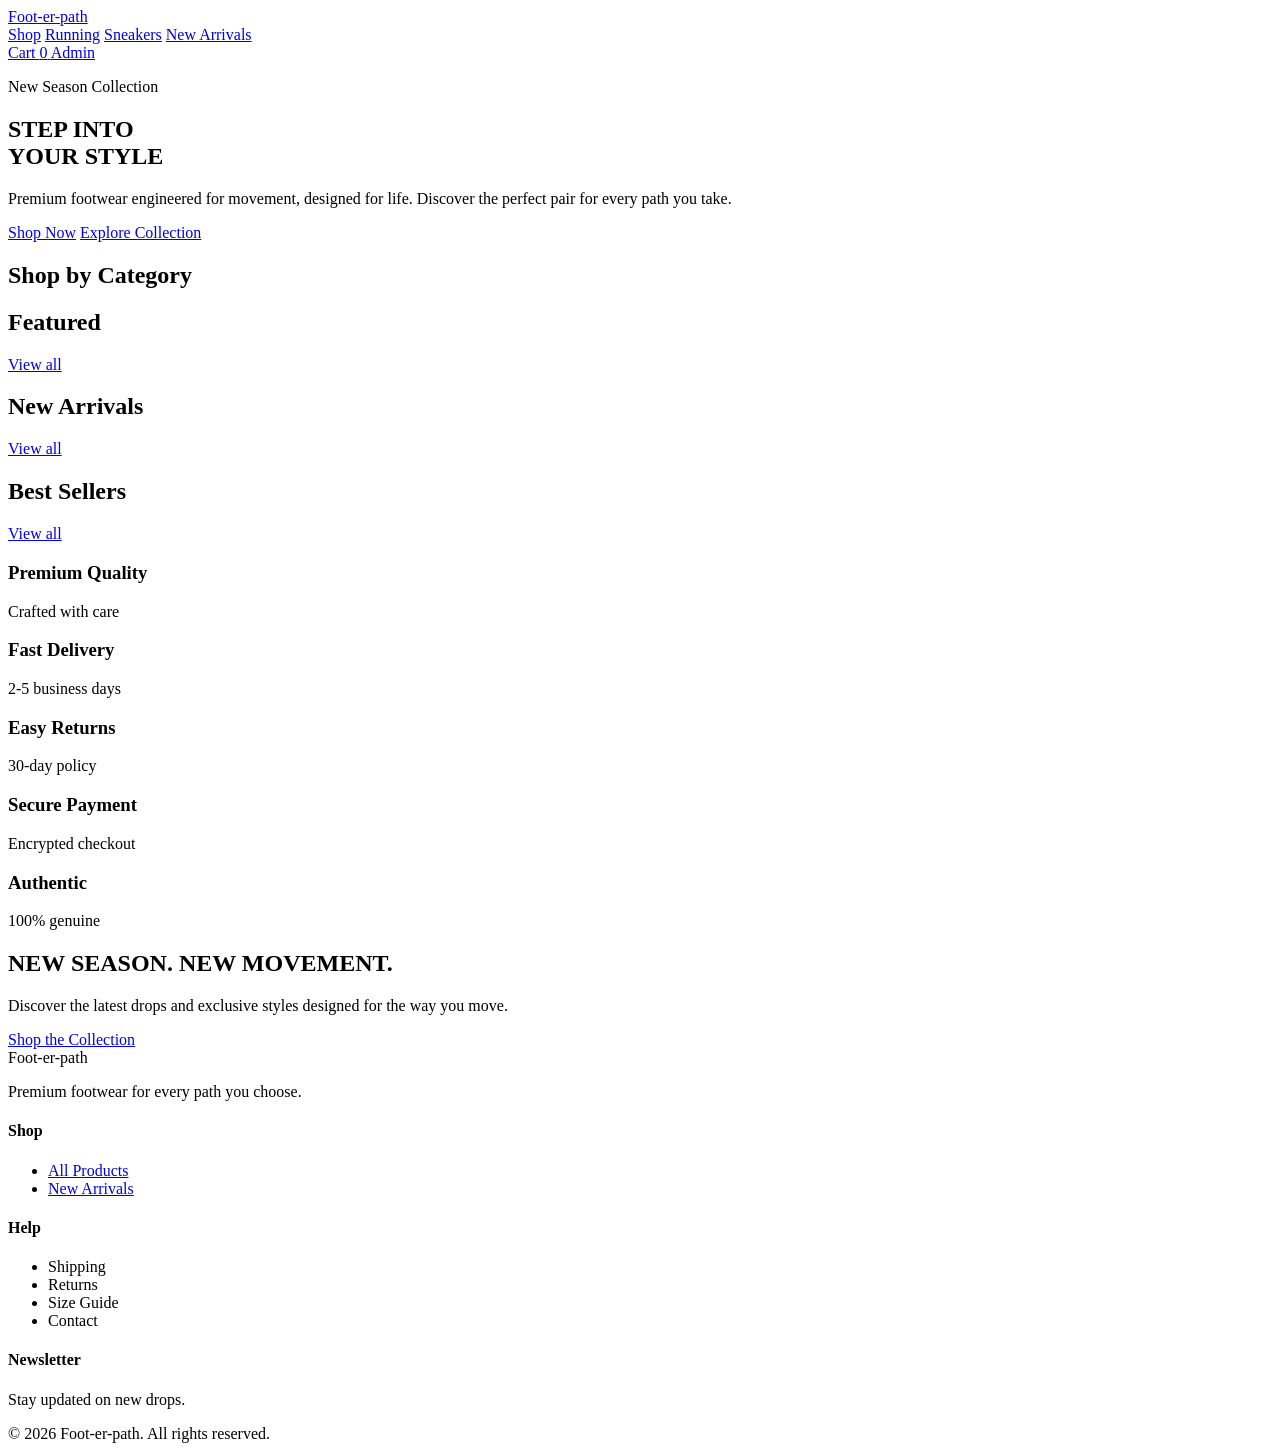
==== index.html @ f735fbbd "Add files via upload" ====
<!DOCTYPE html>
<html lang="en">
<head>
  <meta charset="UTF-8" />
  <meta name="viewport" content="width=device-width, initial-scale=1.0" />
  <title>Foot-er-path | Premium Footwear</title>
  <link rel="stylesheet" href="css/style.css" />
</head>
<body>
  <!-- Navbar -->
  <header class="navbar">
    <div class="container navbar-inner">
      <a href="index.html" class="logo">Foot-er-path</a>
      <nav class="nav-links">
        <a href="shop.html">Shop</a>
        <a href="shop.html?category=Running">Running</a>
        <a href="shop.html?category=Sneakers">Sneakers</a>
        <a href="shop.html?new=1">New Arrivals</a>
      </nav>
      <div class="nav-actions">
        <a href="cart.html" class="cart-link">
          Cart <span class="cart-badge">0</span>
        </a>
        <a href="admin.html" class="btn-admin">Admin</a>
      </div>
    </div>
  </header>

  <!-- Hero -->
  <section class="hero">
    <div class="hero-bg" style="background-image:url('https://images.unsplash.com/photo-1542291026-7eec264c27ff?w=1600')"></div>
    <div class="container">
      <div class="hero-content">
        <p class="hero-label">New Season Collection</p>
        <h1>STEP INTO<br>YOUR STYLE</h1>
        <p>Premium footwear engineered for movement, designed for life. Discover the perfect pair for every path you take.</p>
        <div class="hero-btns">
          <a href="shop.html" class="btn btn-white">Shop Now</a>
          <a href="shop.html?new=1" class="btn btn-outline">Explore Collection</a>
        </div>
      </div>
    </div>
  </section>

  <!-- Categories -->
  <section class="section">
    <div class="container">
      <h2 class="section-title">Shop by Category</h2>
      <div class="cat-grid mt-8" id="categories"></div>
    </div>
  </section>

  <!-- Featured -->
  <section class="section">
    <div class="container">
      <div class="section-header">
        <h2 class="section-title">Featured</h2>
        <a href="shop.html">View all</a>
      </div>
      <div class="product-grid" id="featured"></div>
    </div>
  </section>

  <!-- New Arrivals -->
  <section class="section">
    <div class="container">
      <div class="section-header">
        <h2 class="section-title">New Arrivals</h2>
        <a href="shop.html?new=1">View all</a>
      </div>
      <div class="product-grid" id="new-arrivals"></div>
    </div>
  </section>

  <!-- Best Sellers -->
  <section class="section">
    <div class="container">
      <div class="section-header">
        <h2 class="section-title">Best Sellers</h2>
        <a href="shop.html">View all</a>
      </div>
      <div class="product-grid" id="bestsellers"></div>
    </div>
  </section>

  <!-- Features -->
  <section class="features">
    <div class="container features-grid">
      <div><h3>Premium Quality</h3><p>Crafted with care</p></div>
      <div><h3>Fast Delivery</h3><p>2-5 business days</p></div>
      <div><h3>Easy Returns</h3><p>30-day policy</p></div>
      <div><h3>Secure Payment</h3><p>Encrypted checkout</p></div>
      <div><h3>Authentic</h3><p>100% genuine</p></div>
    </div>
  </section>

  <!-- CTA -->
  <section class="cta">
    <div class="container">
      <h2>NEW SEASON. NEW MOVEMENT.</h2>
      <p>Discover the latest drops and exclusive styles designed for the way you move.</p>
      <a href="shop.html" class="btn btn-primary mt-8">Shop the Collection</a>
    </div>
  </section>

  <!-- Footer -->
  <footer class="footer">
    <div class="container">
      <div class="footer-grid">
        <div>
          <div class="footer-logo">Foot-er-path</div>
          <p class="mt-4 text-sm">Premium footwear for every path you choose.</p>
        </div>
        <div>
          <h4>Shop</h4>
          <ul>
            <li><a href="shop.html">All Products</a></li>
            <li><a href="shop.html?new=1">New Arrivals</a></li>
          </ul>
        </div>
        <div>
          <h4>Help</h4>
          <ul>
            <li>Shipping</li>
            <li>Returns</li>
            <li>Size Guide</li>
            <li>Contact</li>
          </ul>
        </div>
        <div>
          <h4>Newsletter</h4>
          <p class="text-sm">Stay updated on new drops.</p>
        </div>
      </div>
      <div class="footer-bottom">© 2026 Foot-er-path. All rights reserved.</div>
    </div>
  </footer>

  <script src="js/products.js"></script>
  <script src="js/cart.js"></script>
  <script>
    function productCard(p) {
      const price = p.discountPrice != null ? p.discountPrice : p.price;
      const hasDiscount = p.discountPrice != null && p.discountPrice < p.price;
      return `
        <a href="product.html?slug=${p.slug}" class="product-card">
          <div class="product-img">
            <img src="${p.images[0]}" alt="${p.name}" loading="lazy" />
            ${p.newArrival ? '<span class="badge badge-new">New</span>' : ''}
            ${hasDiscount ? '<span class="badge badge-sale">Sale</span>' : ''}
          </div>
          <div class="product-info">
            <p class="product-brand">${p.brand}</p>
            <h3 class="product-name">${p.name}</h3>
            <p class="product-price">
              ${formatPrice(price)}
              ${hasDiscount ? `<span class="old">${formatPrice(p.price)}</span>` : ''}
            </p>
            <p class="product-rating"><span class="star">★</span> ${p.rating} (${p.reviewCount})</p>
          </div>
        </a>`;
    }

    // Categories
    document.getElementById("categories").innerHTML = CATEGORIES.map(c => `
      <a href="shop.html?category=${c}" class="cat-card">
        <div class="cat-icon">👟</div>
        <span>${c}</span>
      </a>
    `).join("");

    // Product sections
    document.getElementById("featured").innerHTML =
      filterProducts({ featured: true }).slice(0, 4).map(productCard).join("");
    document.getElementById("new-arrivals").innerHTML =
      filterProducts({ newArrival: true }).slice(0, 4).map(productCard).join("");
    document.getElementById("bestsellers").innerHTML =
      filterProducts({ bestseller: true }).slice(0, 4).map(productCard).join("");
  </script>
</body>
</html>
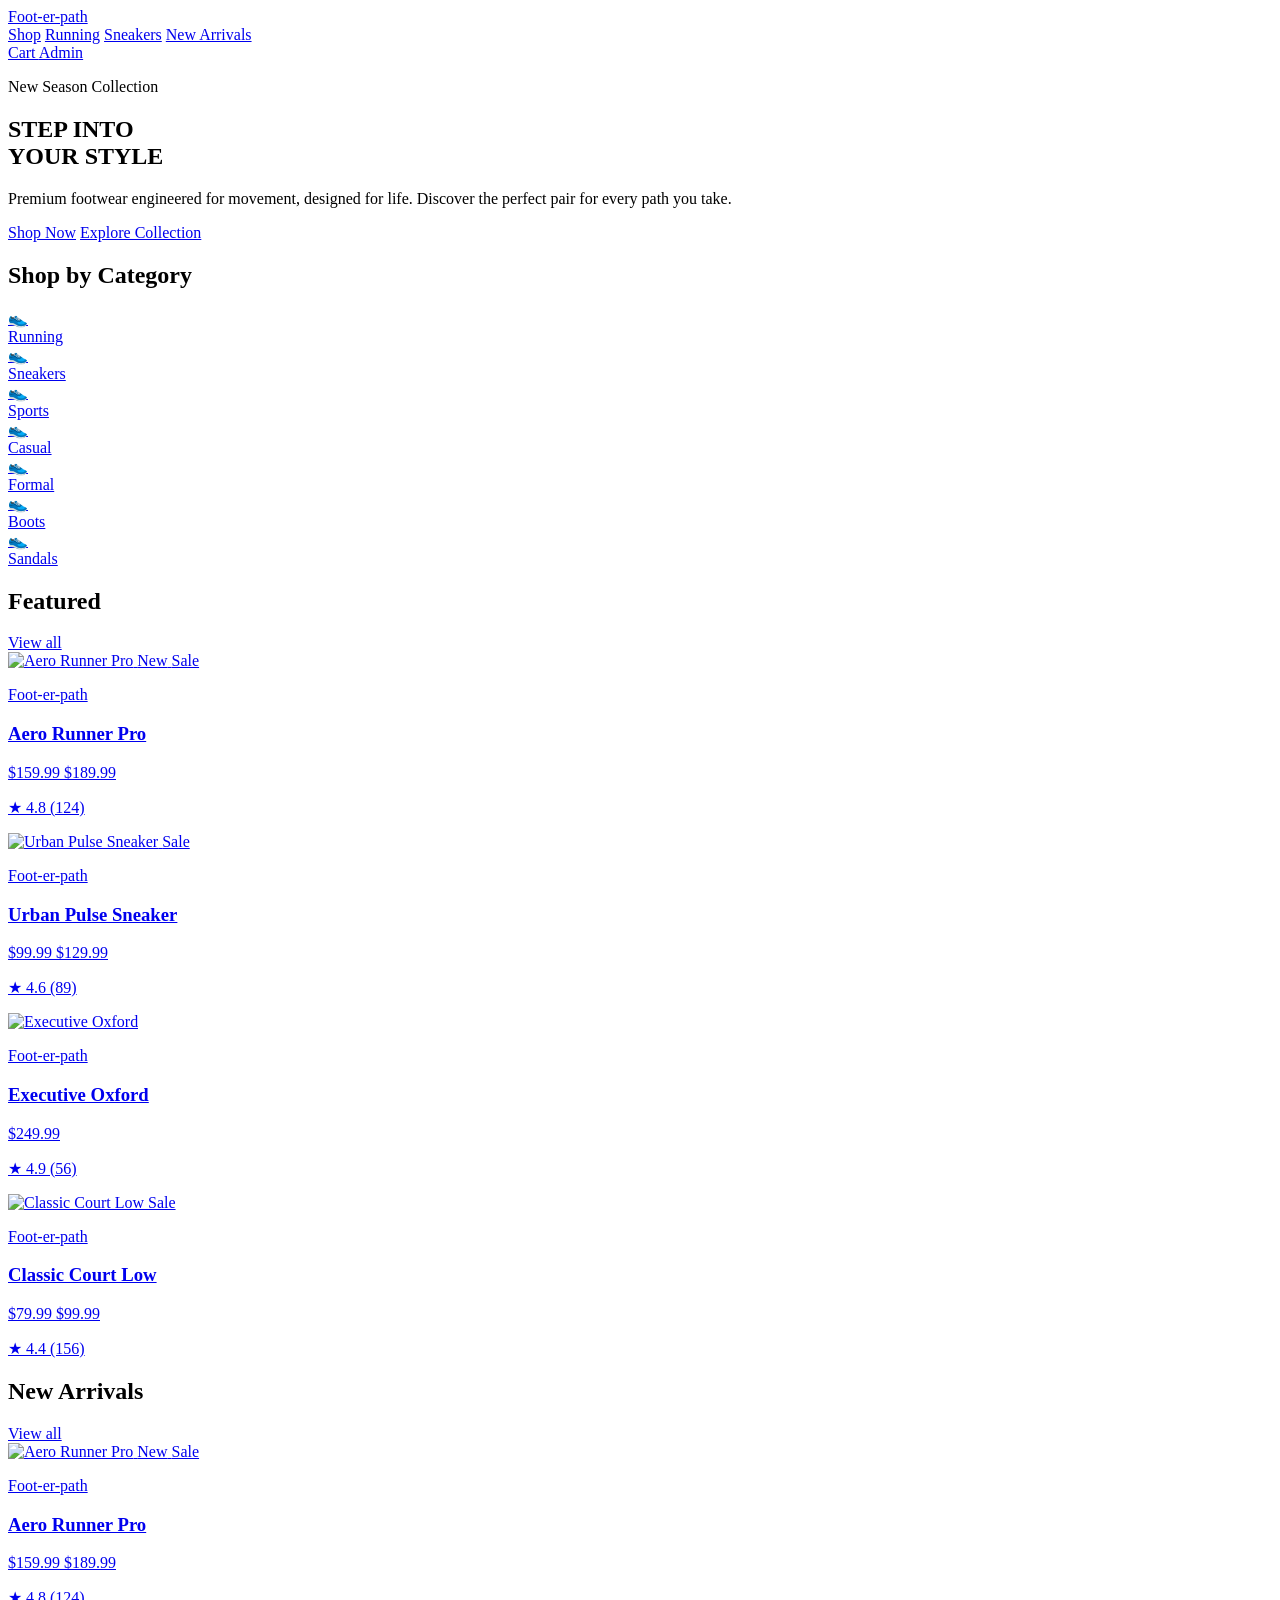
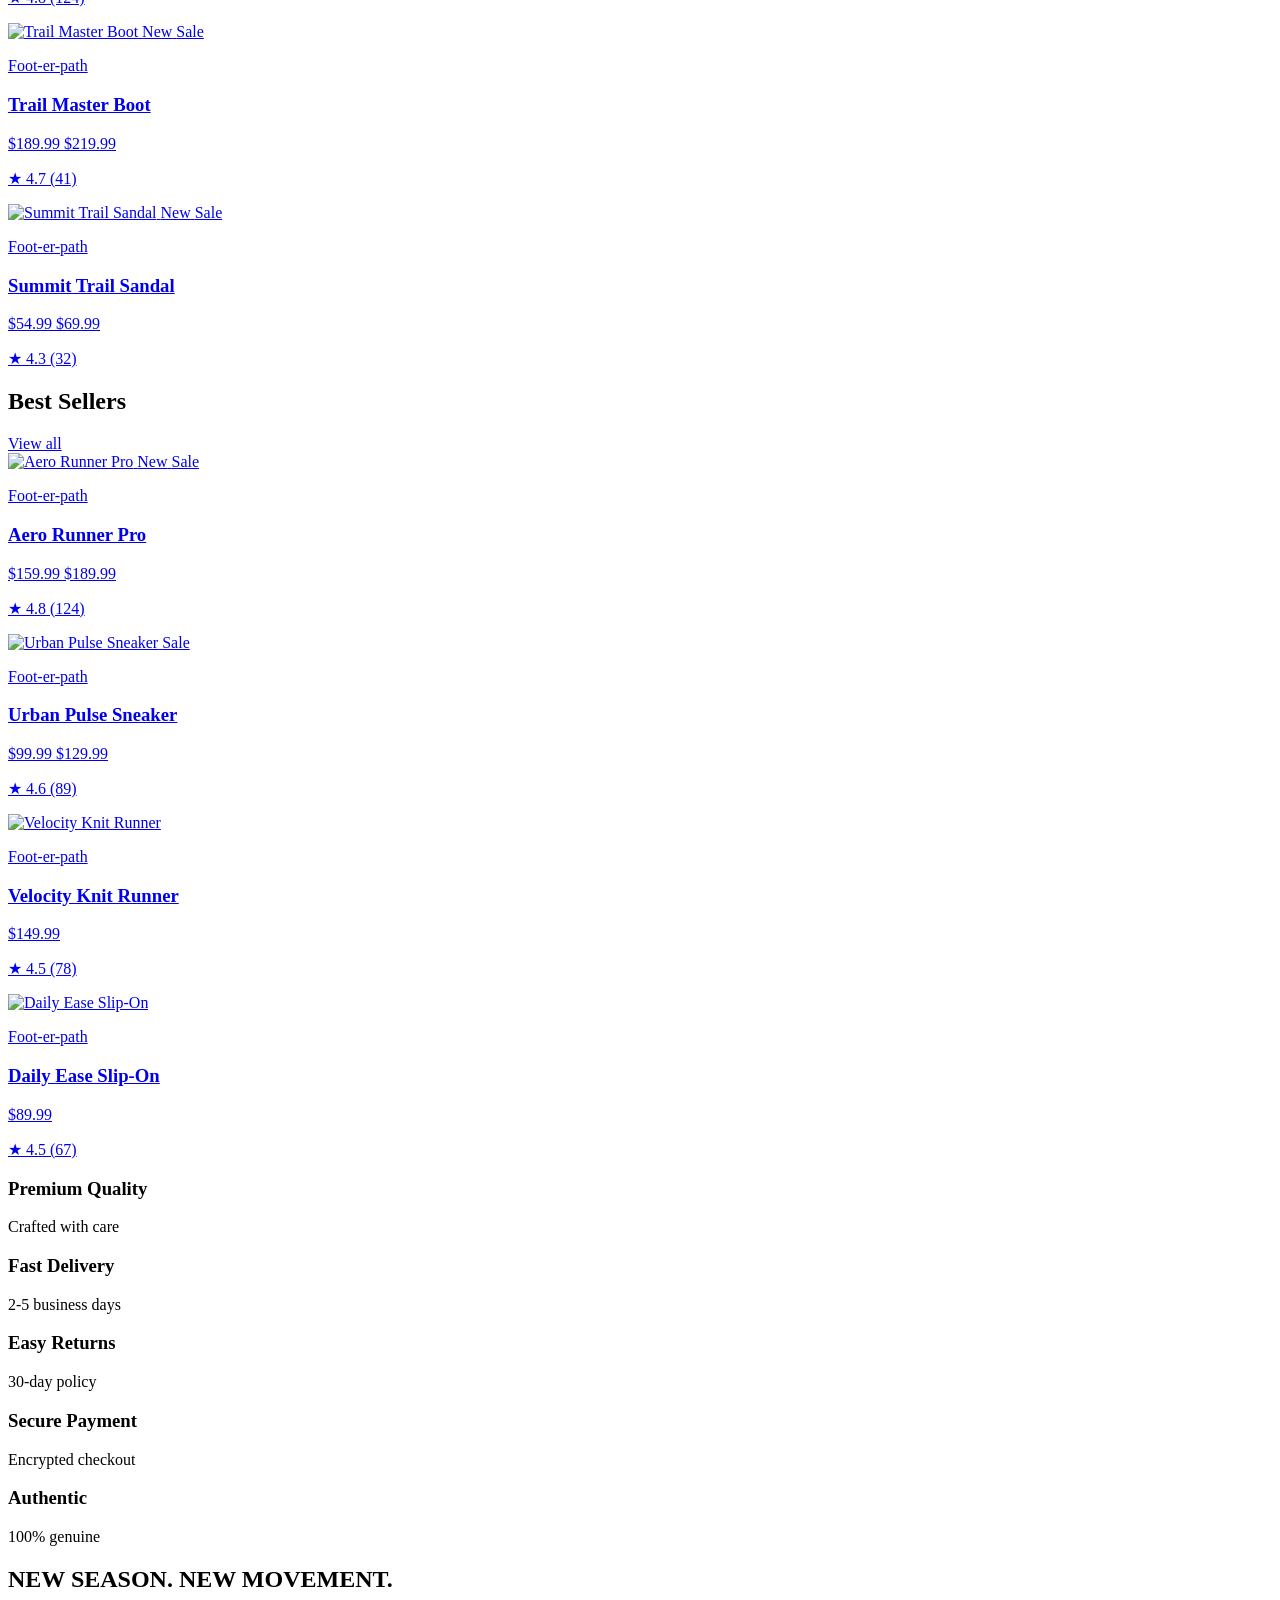
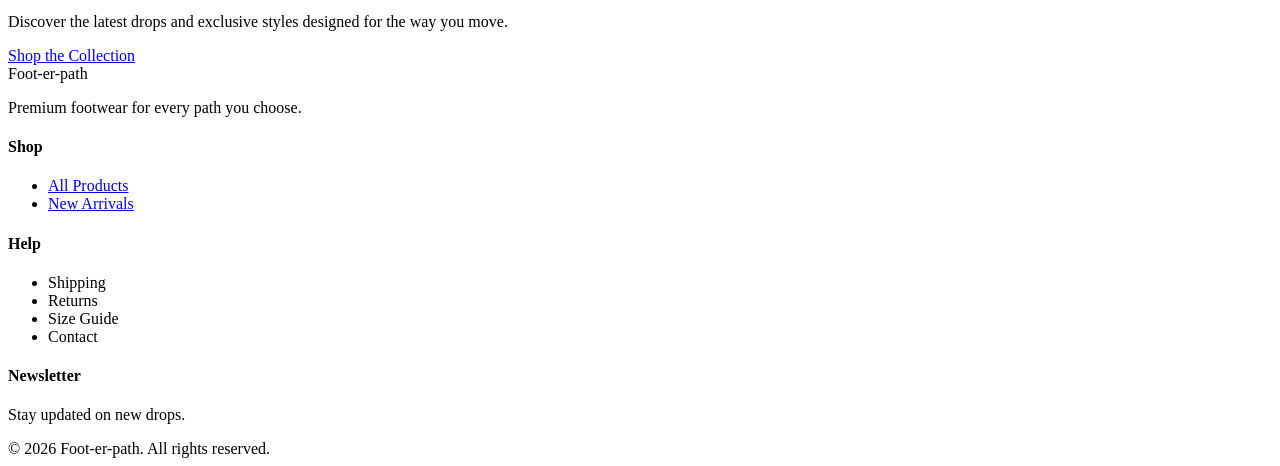
==== commit 3c747785: "Update index.html" ====
--- a/index.html
+++ b/index.html
@@ -136,8 +136,8 @@
     </div>
   </footer>
 
-  <script src="js/products.js"></script>
-  <script src="js/cart.js"></script>
+  <script src="products.js"></script>
+  <script src="cart.js"></script>
   <script>
     function productCard(p) {
       const price = p.discountPrice != null ? p.discountPrice : p.price;
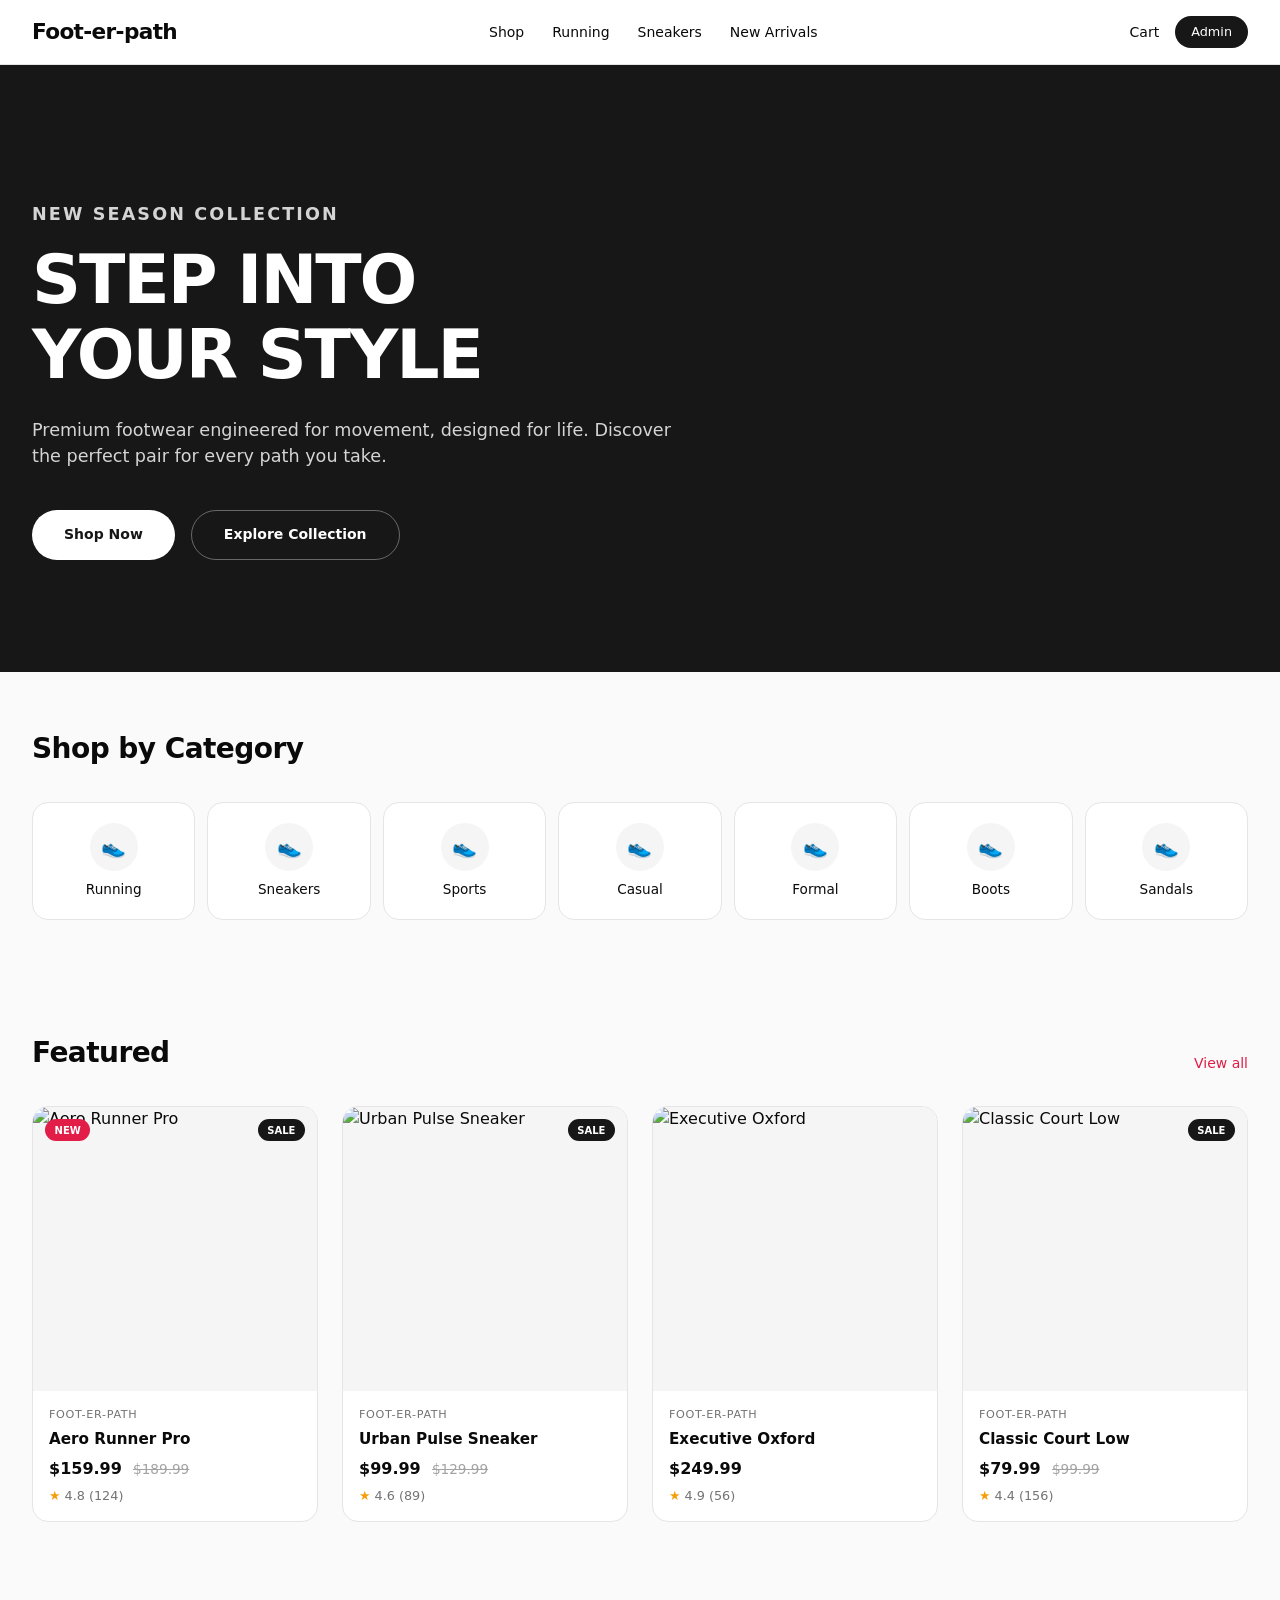
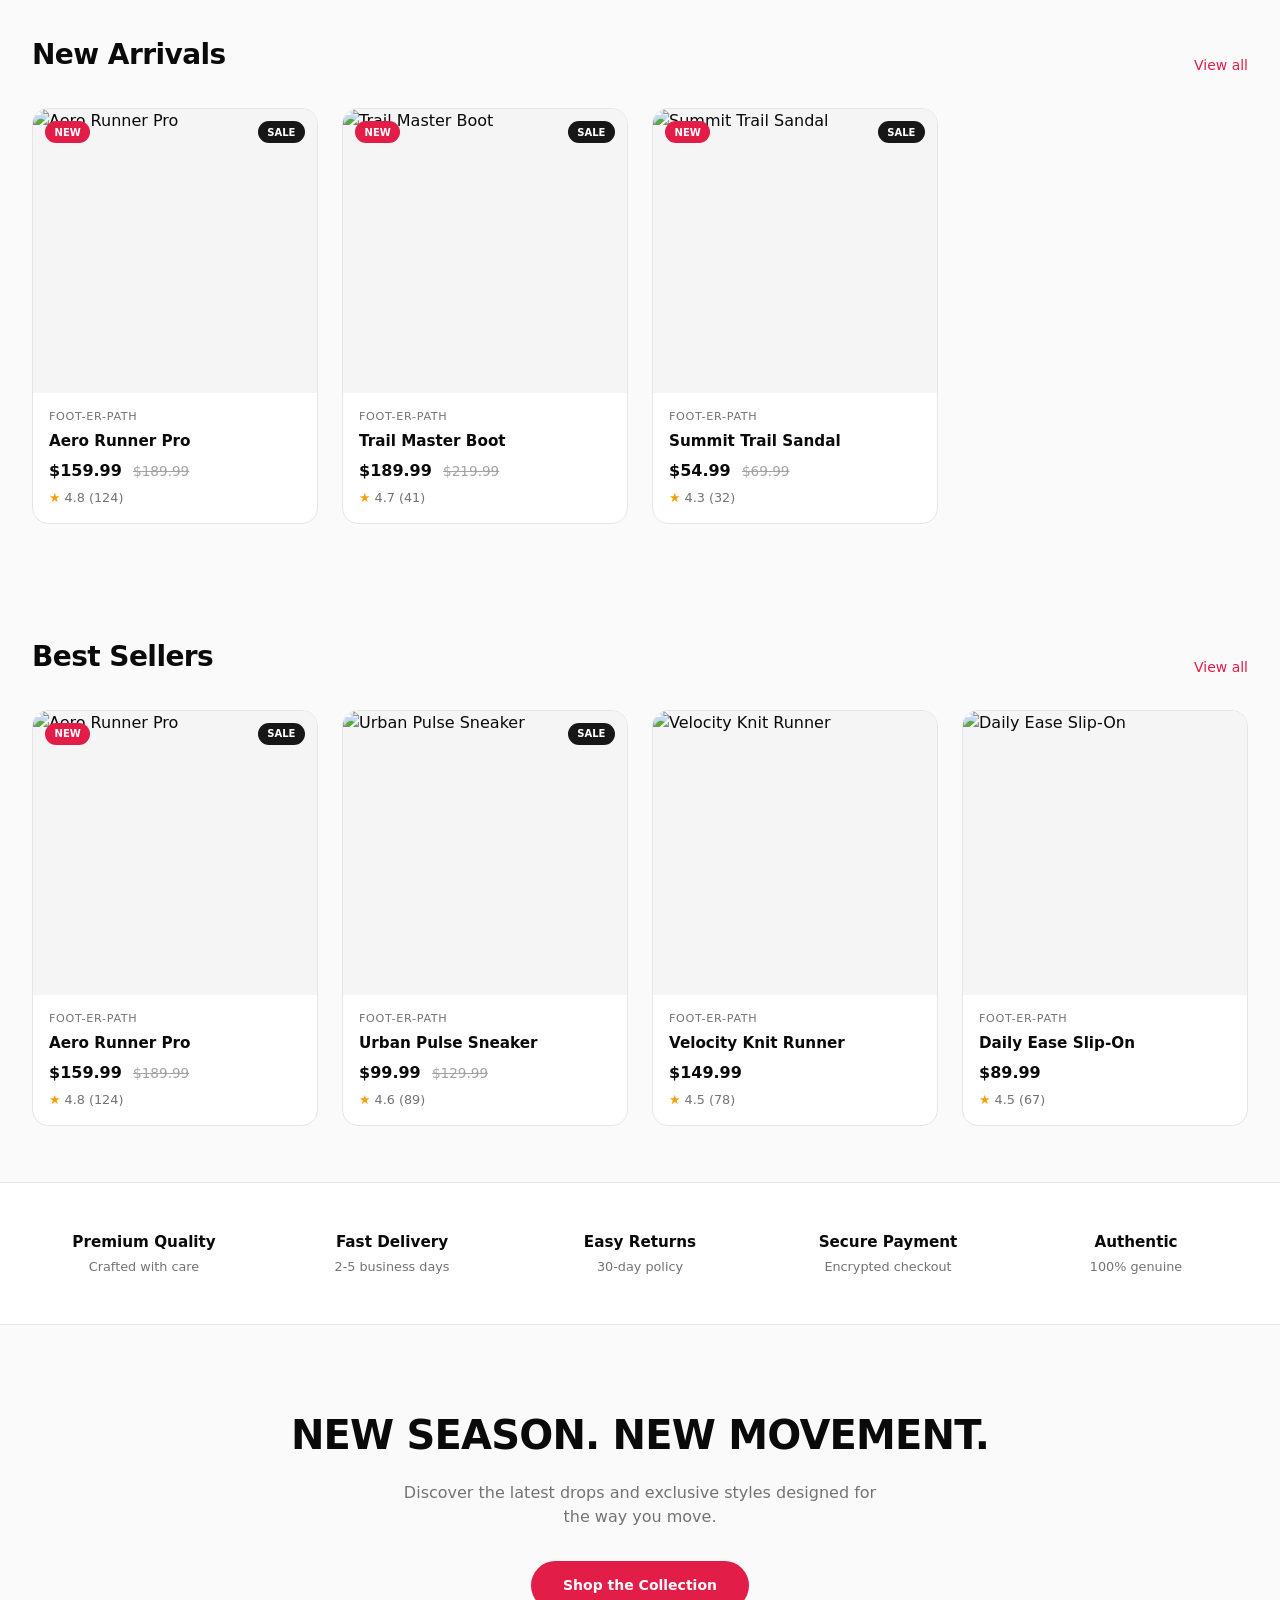
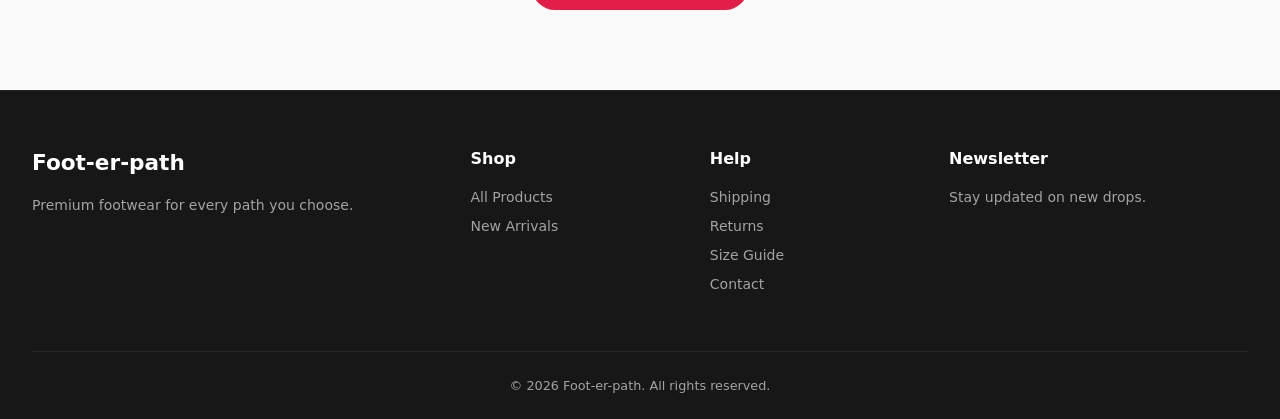
==== commit af02de45: "Update index.html" ====
--- a/index.html
+++ b/index.html
@@ -4,7 +4,7 @@
   <meta charset="UTF-8" />
   <meta name="viewport" content="width=device-width, initial-scale=1.0" />
   <title>Foot-er-path | Premium Footwear</title>
-  <link rel="stylesheet" href="css/style.css" />
+  <link rel="stylesheet" href="style.css" />
 </head>
 <body>
   <!-- Navbar -->
--- a/style.css
+++ b/style.css
@@ -0,0 +1,389 @@
+*, *::before, *::after { box-sizing: border-box; margin: 0; padding: 0; }
+
+:root {
+  --bg: #fafafa;
+  --card: #ffffff;
+  --text: #0a0a0a;
+  --muted: #737373;
+  --border: #e5e5e5;
+  --accent: #e11d48;
+  --accent-hover: #be123c;
+  --dark: #171717;
+}
+
+html { scroll-behavior: smooth; }
+body {
+  font-family: system-ui, -apple-system, BlinkMacSystemFont, "Segoe UI", Roboto, sans-serif;
+  background: var(--bg);
+  color: var(--text);
+  line-height: 1.5;
+  -webkit-font-smoothing: antialiased;
+}
+a { color: inherit; text-decoration: none; }
+img { max-width: 100%; display: block; }
+button, input, select, textarea { font: inherit; }
+
+.container { max-width: 1280px; margin: 0 auto; padding: 0 1rem; }
+@media (min-width: 640px) { .container { padding: 0 1.5rem; } }
+@media (min-width: 1024px) { .container { padding: 0 2rem; } }
+
+/* Navbar */
+.navbar {
+  position: sticky; top: 0; z-index: 50;
+  background: rgba(255,255,255,0.92);
+  backdrop-filter: blur(12px);
+  border-bottom: 1px solid var(--border);
+}
+.navbar-inner {
+  display: flex; align-items: center; justify-content: space-between;
+  height: 64px;
+}
+.logo { font-size: 1.35rem; font-weight: 700; letter-spacing: -0.03em; }
+.nav-links { display: none; gap: 1.75rem; font-size: 0.875rem; font-weight: 500; }
+.nav-links a:hover { color: var(--accent); }
+.nav-actions { display: flex; align-items: center; gap: 1rem; }
+.cart-link { position: relative; font-size: 0.875rem; font-weight: 500; }
+.cart-link:hover { color: var(--accent); }
+.cart-badge {
+  position: absolute; top: -8px; right: -12px;
+  background: var(--accent); color: #fff;
+  font-size: 10px; font-weight: 700;
+  width: 18px; height: 18px; border-radius: 50%;
+  display: none; align-items: center; justify-content: center;
+}
+.btn-admin {
+  background: var(--dark); color: #fff;
+  padding: 0.4rem 1rem; border-radius: 999px;
+  font-size: 0.8rem; font-weight: 500;
+}
+.btn-admin:hover { background: #000; }
+@media (min-width: 768px) { .nav-links { display: flex; } }
+
+/* Buttons */
+.btn {
+  display: inline-flex; align-items: center; justify-content: center;
+  padding: 0.85rem 2rem; border-radius: 999px;
+  font-size: 0.875rem; font-weight: 600;
+  border: none; cursor: pointer; transition: 0.2s;
+}
+.btn-primary { background: var(--accent); color: #fff; }
+.btn-primary:hover { background: var(--accent-hover); }
+.btn-dark { background: var(--dark); color: #fff; }
+.btn-dark:hover { background: #000; }
+.btn-outline {
+  background: transparent; color: #fff;
+  border: 1px solid rgba(255,255,255,0.35);
+}
+.btn-outline:hover { background: rgba(255,255,255,0.1); }
+.btn-white { background: #fff; color: var(--dark); }
+.btn-white:hover { background: #f5f5f5; }
+.btn:disabled { opacity: 0.5; cursor: not-allowed; }
+
+/* Hero */
+.hero {
+  position: relative; background: #171717; color: #fff;
+  overflow: hidden;
+}
+.hero-bg {
+  position: absolute; inset: 0;
+  background-size: cover; background-position: center;
+  opacity: 0.4;
+}
+.hero-content { position: relative; padding: 7rem 0; max-width: 640px; }
+.hero-label {
+  font-size: 0.8rem; font-weight: 600;
+  text-transform: uppercase; letter-spacing: 0.12em;
+  color: #fb7185; margin-bottom: 1rem;
+}
+.hero h1 {
+  font-size: clamp(2.5rem, 6vw, 4.25rem);
+  font-weight: 700; line-height: 1.1; letter-spacing: -0.03em;
+}
+.hero p { margin-top: 1.5rem; font-size: 1.1rem; color: #d4d4d4; }
+.hero-btns { margin-top: 2.5rem; display: flex; flex-wrap: wrap; gap: 1rem; }
+
+/* Sections */
+.section { padding: 3.5rem 0; }
+.section-title { font-size: 1.75rem; font-weight: 700; letter-spacing: -0.02em; }
+.section-header {
+  display: flex; align-items: flex-end; justify-content: space-between;
+  margin-bottom: 2rem;
+}
+.section-header a { font-size: 0.875rem; font-weight: 500; color: var(--accent); }
+.section-header a:hover { text-decoration: underline; }
+
+/* Categories */
+.cat-grid {
+  display: grid;
+  grid-template-columns: repeat(2, 1fr);
+  gap: 0.75rem;
+}
+@media (min-width: 640px) { .cat-grid { grid-template-columns: repeat(4, 1fr); } }
+@media (min-width: 1024px) { .cat-grid { grid-template-columns: repeat(7, 1fr); } }
+.cat-card {
+  display: flex; flex-direction: column; align-items: center;
+  background: var(--card); border: 1px solid var(--border);
+  border-radius: 1rem; padding: 1.25rem 0.75rem;
+  transition: 0.25s;
+}
+.cat-card:hover { border-color: #fecdd3; box-shadow: 0 8px 24px rgba(0,0,0,0.06); }
+.cat-icon {
+  width: 48px; height: 48px; border-radius: 50%;
+  background: #f5f5f5; display: flex; align-items: center; justify-content: center;
+  font-size: 1.25rem; margin-bottom: 0.5rem;
+}
+.cat-card:hover .cat-icon { background: #fff1f2; }
+.cat-card span { font-size: 0.85rem; font-weight: 500; }
+
+/* Product Grid */
+.product-grid {
+  display: grid;
+  grid-template-columns: repeat(2, 1fr);
+  gap: 1rem;
+}
+@media (min-width: 640px) { .product-grid { gap: 1.5rem; } }
+@media (min-width: 768px) { .product-grid { grid-template-columns: repeat(3, 1fr); } }
+@media (min-width: 1024px) { .product-grid { grid-template-columns: repeat(4, 1fr); } }
+
+.product-card {
+  background: var(--card); border: 1px solid var(--border);
+  border-radius: 1rem; overflow: hidden;
+  transition: transform 0.3s, box-shadow 0.3s;
+}
+.product-card:hover {
+  transform: translateY(-4px);
+  box-shadow: 0 20px 40px -12px rgba(0,0,0,0.1);
+}
+.product-img {
+  aspect-ratio: 1; background: #f5f5f5; overflow: hidden; position: relative;
+}
+.product-img img {
+  width: 100%; height: 100%; object-fit: cover;
+  transition: transform 0.5s;
+}
+.product-card:hover .product-img img { transform: scale(1.05); }
+.badge {
+  position: absolute; top: 0.75rem;
+  padding: 0.2rem 0.6rem; border-radius: 999px;
+  font-size: 10px; font-weight: 700; text-transform: uppercase;
+  color: #fff;
+}
+.badge-new { left: 0.75rem; background: var(--accent); }
+.badge-sale { right: 0.75rem; background: var(--dark); }
+.product-info { padding: 1rem; }
+.product-brand {
+  font-size: 0.7rem; font-weight: 500; text-transform: uppercase;
+  letter-spacing: 0.06em; color: var(--muted);
+}
+.product-name {
+  margin-top: 0.25rem; font-weight: 600; font-size: 0.95rem;
+  white-space: nowrap; overflow: hidden; text-overflow: ellipsis;
+}
+.product-card:hover .product-name { color: var(--accent); }
+.product-price { margin-top: 0.4rem; font-weight: 700; }
+.product-price .old {
+  font-size: 0.85rem; color: #a3a3a3; text-decoration: line-through;
+  font-weight: 400; margin-left: 0.35rem;
+}
+.product-rating { margin-top: 0.3rem; font-size: 0.8rem; color: var(--muted); }
+.product-rating .star { color: #f59e0b; }
+
+/* Features bar */
+.features {
+  border-top: 1px solid var(--border);
+  border-bottom: 1px solid var(--border);
+  background: #fff; padding: 3rem 0;
+}
+.features-grid {
+  display: grid; grid-template-columns: repeat(2, 1fr); gap: 1.5rem;
+  text-align: center;
+}
+@media (min-width: 768px) { .features-grid { grid-template-columns: repeat(5, 1fr); } }
+.features h3 { font-size: 0.95rem; font-weight: 600; }
+.features p { font-size: 0.8rem; color: var(--muted); margin-top: 0.2rem; }
+
+/* CTA */
+.cta { text-align: center; padding: 5rem 0; }
+.cta h2 { font-size: clamp(1.75rem, 4vw, 2.5rem); font-weight: 700; letter-spacing: -0.02em; }
+.cta p { margin: 1rem auto 0; max-width: 480px; color: var(--muted); }
+
+/* Footer */
+.footer {
+  background: #171717; color: #a3a3a3;
+  padding: 3.5rem 0 0; border-top: 1px solid #262626;
+}
+.footer-grid {
+  display: grid; gap: 2.5rem;
+}
+@media (min-width: 768px) { .footer-grid { grid-template-columns: 2fr 1fr 1fr 1.5fr; } }
+.footer-logo { font-size: 1.35rem; font-weight: 700; color: #fff; }
+.footer h4 { color: #fff; font-weight: 600; margin-bottom: 1rem; }
+.footer ul { list-style: none; }
+.footer li { margin-bottom: 0.5rem; font-size: 0.875rem; }
+.footer a:hover { color: #fff; }
+.footer-bottom {
+  margin-top: 3rem; padding: 1.5rem 0;
+  border-top: 1px solid #262626;
+  text-align: center; font-size: 0.8rem;
+}
+
+/* Shop filters */
+.filter-bar {
+  display: flex; flex-wrap: wrap; gap: 0.5rem; margin-top: 1.5rem;
+}
+.chip {
+  padding: 0.4rem 1rem; border-radius: 999px;
+  font-size: 0.85rem; font-weight: 500;
+  border: 1px solid var(--border); background: #fff;
+  cursor: pointer; transition: 0.2s;
+}
+.chip:hover { border-color: #a3a3a3; }
+.chip.active { background: var(--dark); color: #fff; border-color: var(--dark); }
+
+/* Product Detail */
+.detail-grid {
+  display: grid; gap: 2.5rem; margin-top: 1.5rem;
+}
+@media (min-width: 1024px) { .detail-grid { grid-template-columns: 1fr 1fr; } }
+.detail-main-img {
+  aspect-ratio: 1; background: #f5f5f5; border-radius: 1rem; overflow: hidden;
+}
+.detail-main-img img { width: 100%; height: 100%; object-fit: cover; }
+.thumbs { display: flex; gap: 0.75rem; margin-top: 1rem; overflow-x: auto; }
+.thumb {
+  width: 72px; height: 72px; border-radius: 0.75rem; overflow: hidden;
+  border: 2px solid transparent; cursor: pointer; flex-shrink: 0;
+}
+.thumb.active { border-color: var(--accent); }
+.thumb img { width: 100%; height: 100%; object-fit: cover; }
+.detail-brand {
+  font-size: 0.8rem; font-weight: 500; text-transform: uppercase;
+  letter-spacing: 0.08em; color: var(--muted);
+}
+.detail-title { font-size: 1.75rem; font-weight: 700; margin-top: 0.35rem; letter-spacing: -0.02em; }
+.detail-price { font-size: 1.5rem; font-weight: 700; margin-top: 1rem; }
+.detail-price .old { font-size: 1.1rem; color: #a3a3a3; text-decoration: line-through; font-weight: 400; margin-left: 0.5rem; }
+.detail-desc { margin-top: 1.5rem; color: #525252; line-height: 1.7; }
+.option-label { font-size: 0.875rem; font-weight: 600; margin-top: 1.75rem; }
+.option-label span { font-weight: 400; color: var(--muted); }
+.options { display: flex; flex-wrap: wrap; gap: 0.5rem; margin-top: 0.6rem; }
+.opt-btn {
+  padding: 0.5rem 1rem; border-radius: 999px;
+  border: 1px solid #d4d4d4; background: #fff;
+  font-size: 0.85rem; cursor: pointer; transition: 0.15s;
+}
+.opt-btn:hover { border-color: #737373; }
+.opt-btn.active { background: var(--dark); color: #fff; border-color: var(--dark); }
+.size-btn {
+  width: 48px; height: 44px; border-radius: 0.75rem;
+  border: 1px solid #d4d4d4; background: #fff;
+  font-size: 0.85rem; font-weight: 500; cursor: pointer;
+}
+.size-btn.active { background: var(--dark); color: #fff; border-color: var(--dark); }
+.qty-row { display: flex; align-items: center; gap: 0.75rem; margin-top: 0.6rem; }
+.qty-btn {
+  width: 36px; height: 36px; border-radius: 50%;
+  border: 1px solid #d4d4d4; background: #fff;
+  font-size: 1.1rem; cursor: pointer;
+}
+.detail-actions { display: flex; flex-direction: column; gap: 0.75rem; margin-top: 2rem; }
+@media (min-width: 640px) { .detail-actions { flex-direction: row; } }
+.detail-actions .btn { flex: 1; }
+
+/* Cart & Checkout */
+.cart-layout {
+  display: grid; gap: 2.5rem; margin-top: 2rem;
+}
+@media (min-width: 1024px) { .cart-layout { grid-template-columns: 2fr 1fr; } }
+.cart-item {
+  display: flex; gap: 1rem;
+  background: #fff; border: 1px solid var(--border);
+  border-radius: 1rem; padding: 1rem;
+}
+.cart-item-img {
+  width: 96px; height: 96px; border-radius: 0.75rem;
+  overflow: hidden; background: #f5f5f5; flex-shrink: 0;
+}
+.cart-item-img img { width: 100%; height: 100%; object-fit: cover; }
+.cart-item-info { flex: 1; display: flex; flex-direction: column; }
+.summary-box {
+  background: #fff; border: 1px solid var(--border);
+  border-radius: 1rem; padding: 1.5rem; height: fit-content;
+  position: sticky; top: 80px;
+}
+.summary-row {
+  display: flex; justify-content: space-between;
+  font-size: 0.875rem; margin-bottom: 0.5rem;
+}
+.summary-row.total {
+  font-size: 1rem; font-weight: 700;
+  border-top: 1px solid var(--border);
+  padding-top: 0.75rem; margin-top: 0.75rem;
+}
+
+/* Forms */
+.form-card {
+  background: #fff; border: 1px solid var(--border);
+  border-radius: 1rem; padding: 1.5rem; margin-bottom: 1.5rem;
+}
+.form-card h2 { font-size: 1rem; font-weight: 600; margin-bottom: 1rem; }
+.form-grid { display: grid; gap: 1rem; }
+@media (min-width: 640px) { .form-grid { grid-template-columns: 1fr 1fr; } }
+.form-grid .full { grid-column: 1 / -1; }
+label { font-size: 0.85rem; font-weight: 500; display: block; margin-bottom: 0.3rem; }
+input, select, textarea {
+  width: 100%; padding: 0.65rem 1rem;
+  border: 1px solid #d4d4d4; border-radius: 0.75rem;
+  font-size: 0.875rem; background: #fff;
+}
+input:focus, select:focus, textarea:focus {
+  outline: none; border-color: var(--accent);
+}
+.radio-row { display: flex; align-items: center; gap: 0.5rem; margin-bottom: 0.5rem; cursor: pointer; }
+.radio-row input { width: auto; }
+
+/* Admin */
+.admin-stats {
+  display: grid; grid-template-columns: repeat(2, 1fr); gap: 1rem; margin-top: 1.5rem;
+}
+@media (min-width: 768px) { .admin-stats { grid-template-columns: repeat(4, 1fr); } }
+.stat-card {
+  background: #fff; border: 1px solid var(--border);
+  border-radius: 1rem; padding: 1.25rem;
+}
+.stat-card p { font-size: 0.8rem; color: var(--muted); }
+.stat-card h3 { font-size: 1.5rem; font-weight: 700; margin-top: 0.25rem; }
+.table-wrap {
+  background: #fff; border: 1px solid var(--border);
+  border-radius: 1rem; overflow: hidden; margin-top: 2rem;
+}
+table { width: 100%; border-collapse: collapse; font-size: 0.875rem; }
+th {
+  text-align: left; padding: 0.75rem 1.25rem;
+  background: #fafafa; color: var(--muted); font-weight: 500;
+}
+td { padding: 0.75rem 1.25rem; border-top: 1px solid #f5f5f5; }
+.status-select {
+  padding: 0.25rem 0.5rem; border-radius: 0.5rem;
+  border: 1px solid #d4d4d4; font-size: 0.75rem;
+}
+
+/* Empty & utility */
+.empty { text-align: center; padding: 5rem 1rem; color: var(--muted); }
+.empty a { color: var(--accent); }
+.back-link { font-size: 0.875rem; color: var(--muted); }
+.back-link:hover { color: var(--accent); }
+.page-title { font-size: 1.75rem; font-weight: 700; letter-spacing: -0.02em; margin-top: 0.25rem; }
+.mt-1 { margin-top: 0.25rem; }
+.mt-2 { margin-top: 0.5rem; }
+.mt-4 { margin-top: 1rem; }
+.mt-6 { margin-top: 1.5rem; }
+.mt-8 { margin-top: 2rem; }
+.text-sm { font-size: 0.875rem; }
+.text-muted { color: var(--muted); }
+.font-bold { font-weight: 700; }
+.text-accent { color: var(--accent); }
+.text-right { text-align: right; }
+.flex-between { display: flex; justify-content: space-between; align-items: center; }
+.success-box { text-align: center; padding: 5rem 1rem; }
+.success-box .check { font-size: 3rem; color: #16a34a; }
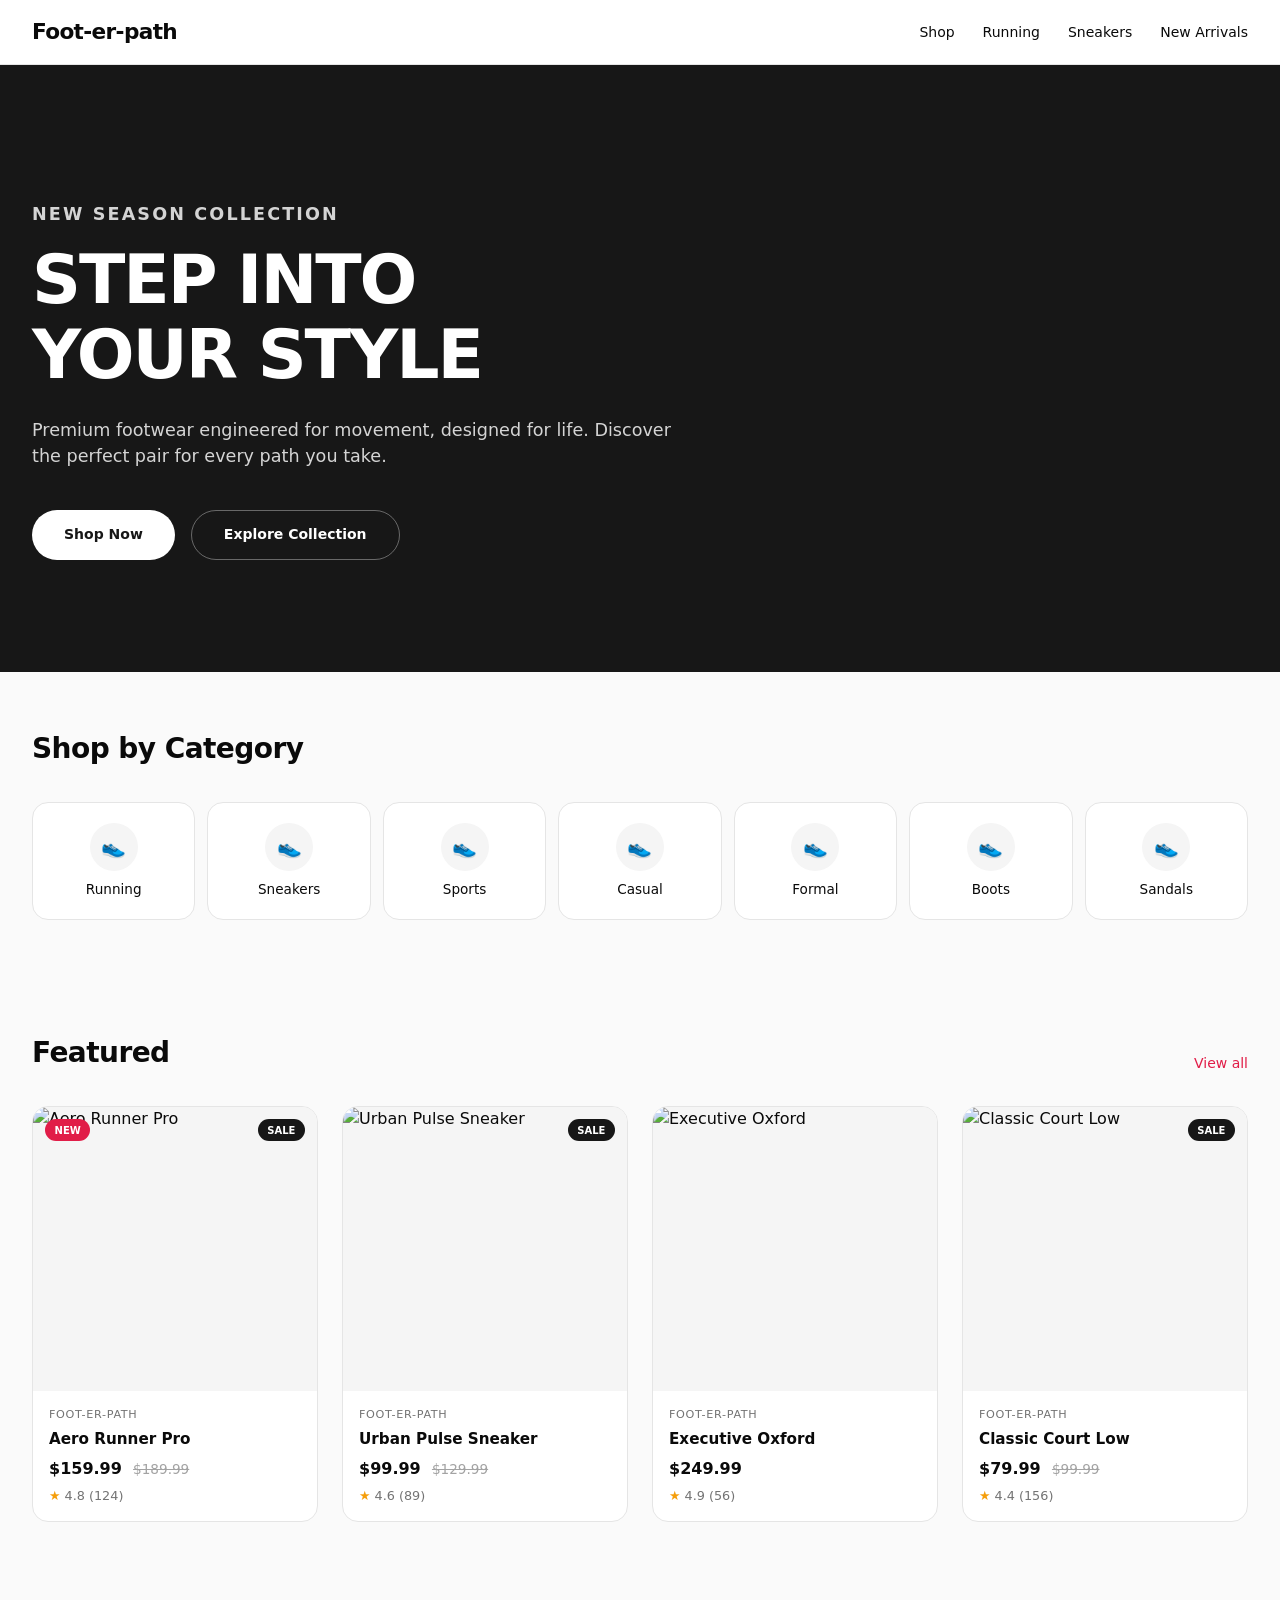
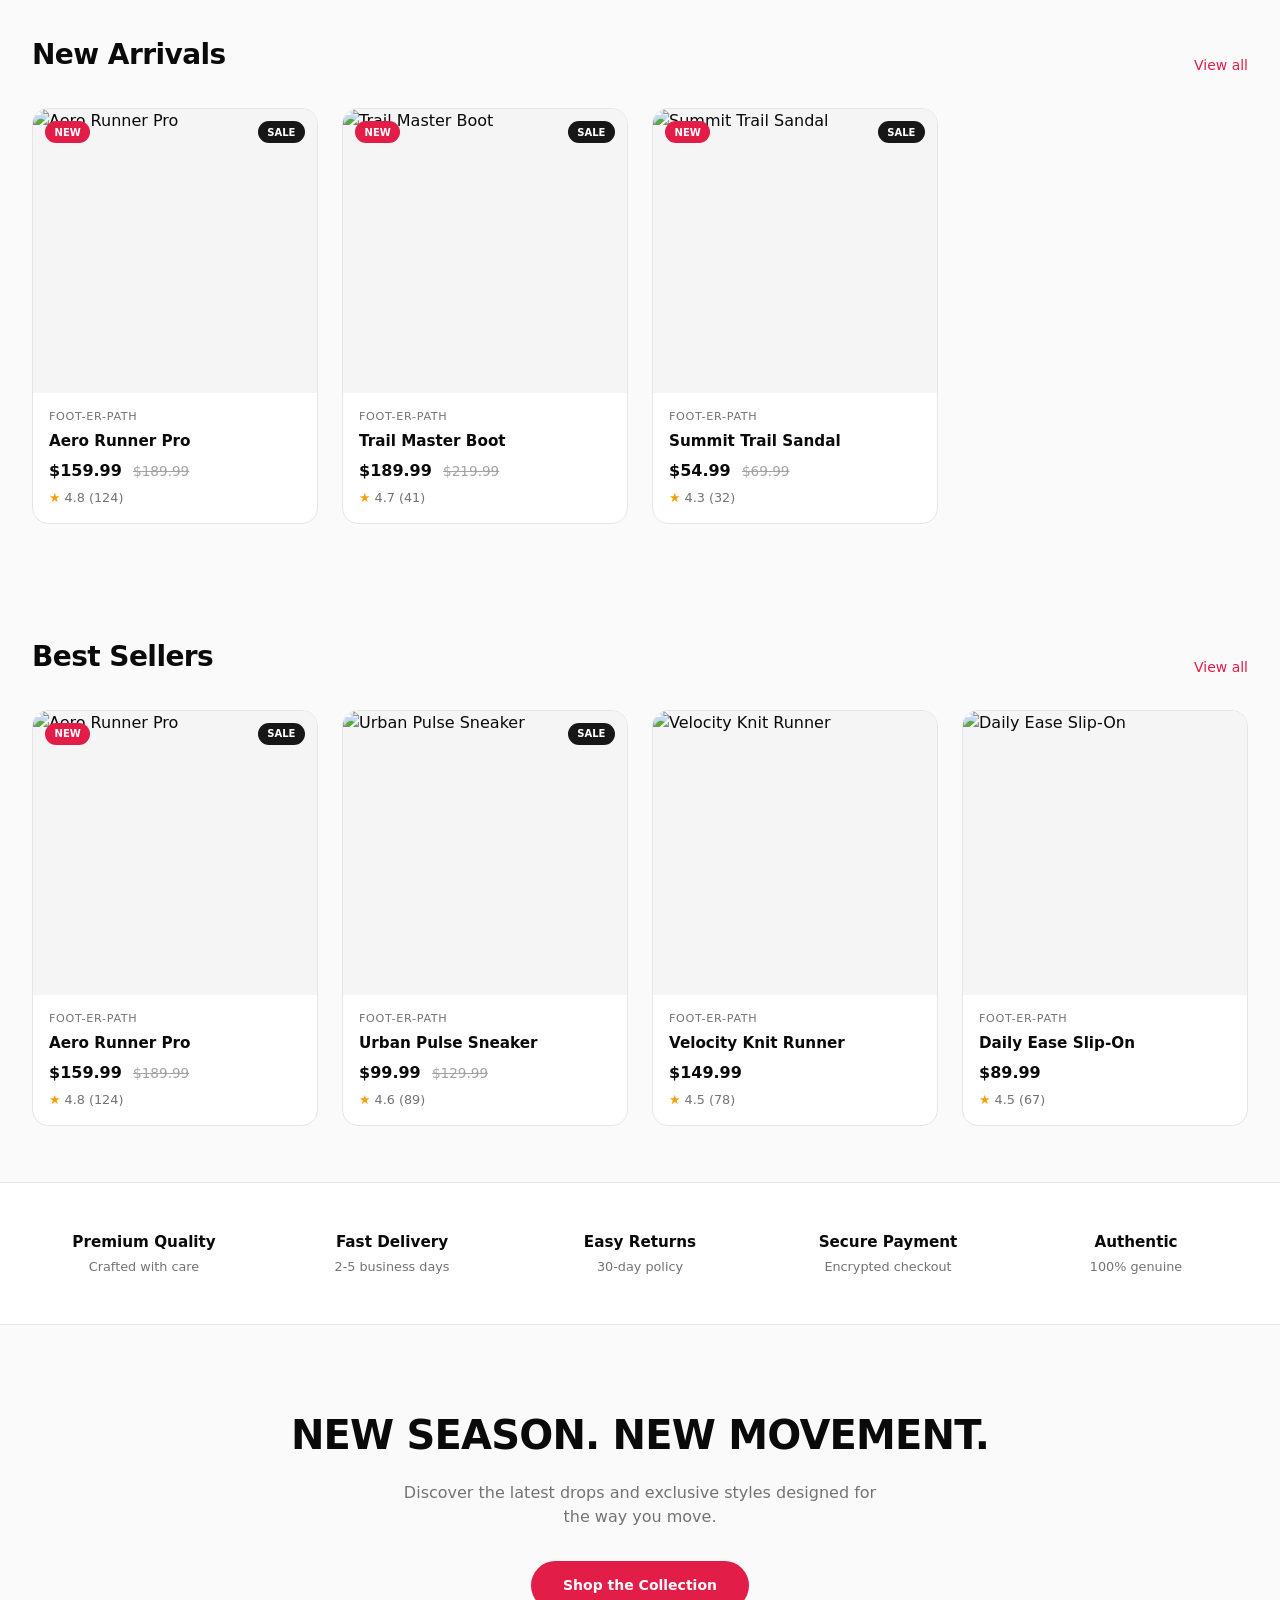
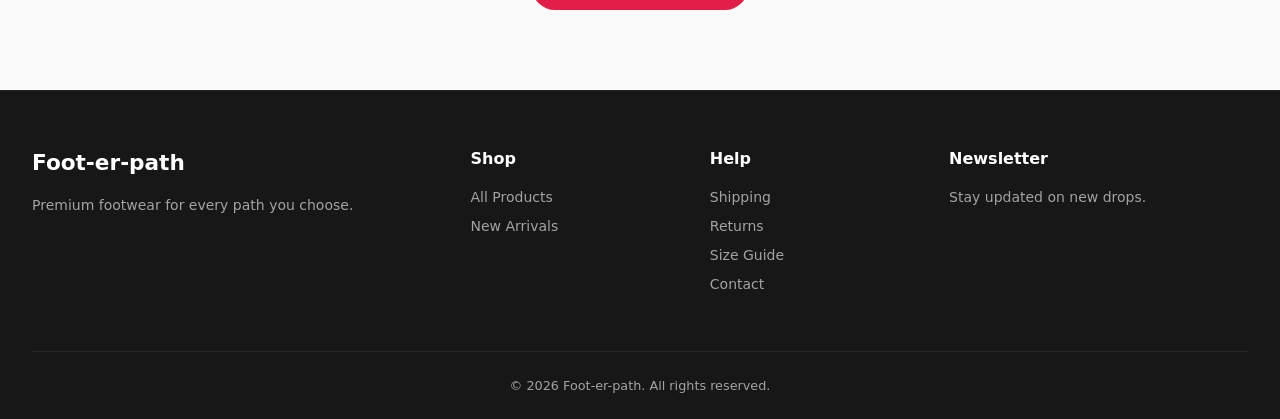
==== commit 92b8773f: "Update index.html" ====
--- a/index.html
+++ b/index.html
@@ -17,12 +17,7 @@
         <a href="shop.html?category=Sneakers">Sneakers</a>
         <a href="shop.html?new=1">New Arrivals</a>
       </nav>
-      <div class="nav-actions">
-        <a href="cart.html" class="cart-link">
-          Cart <span class="cart-badge">0</span>
-        </a>
-        <a href="admin.html" class="btn-admin">Admin</a>
-      </div>
+      
     </div>
   </header>
 
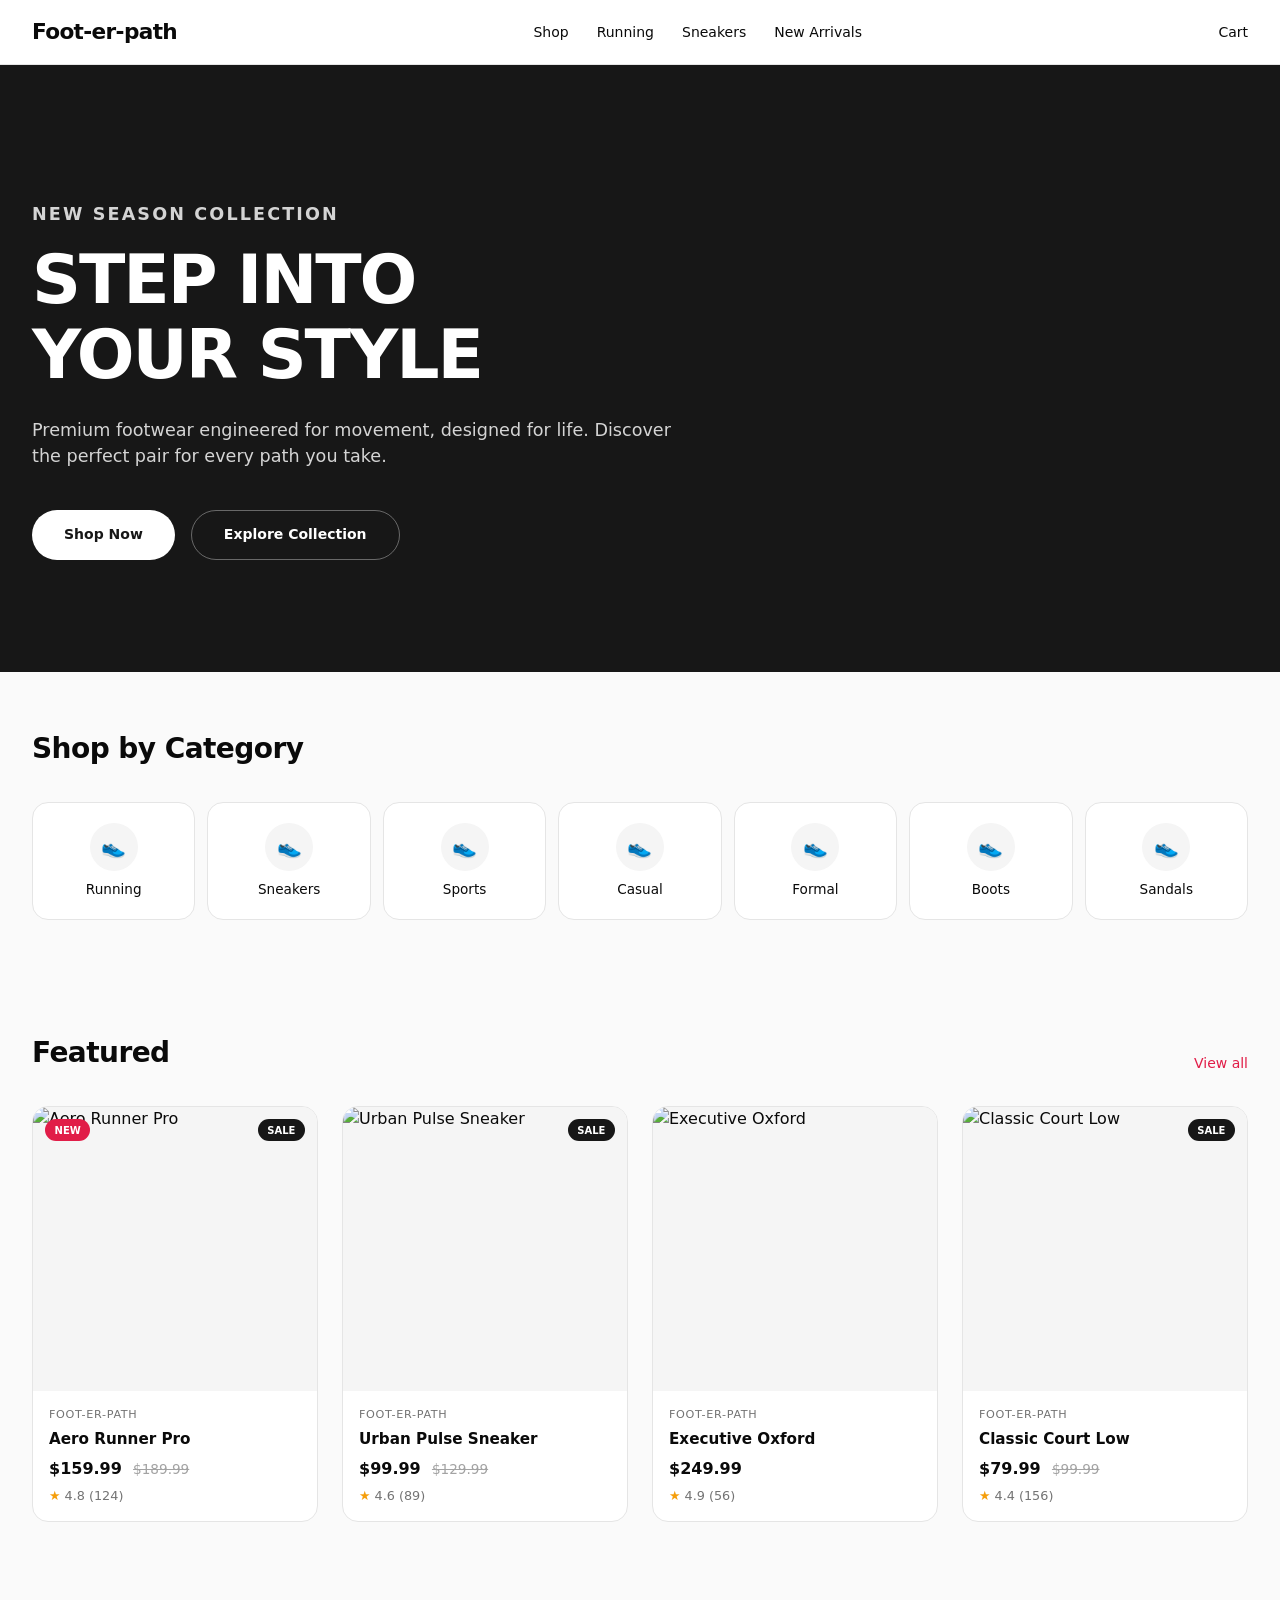
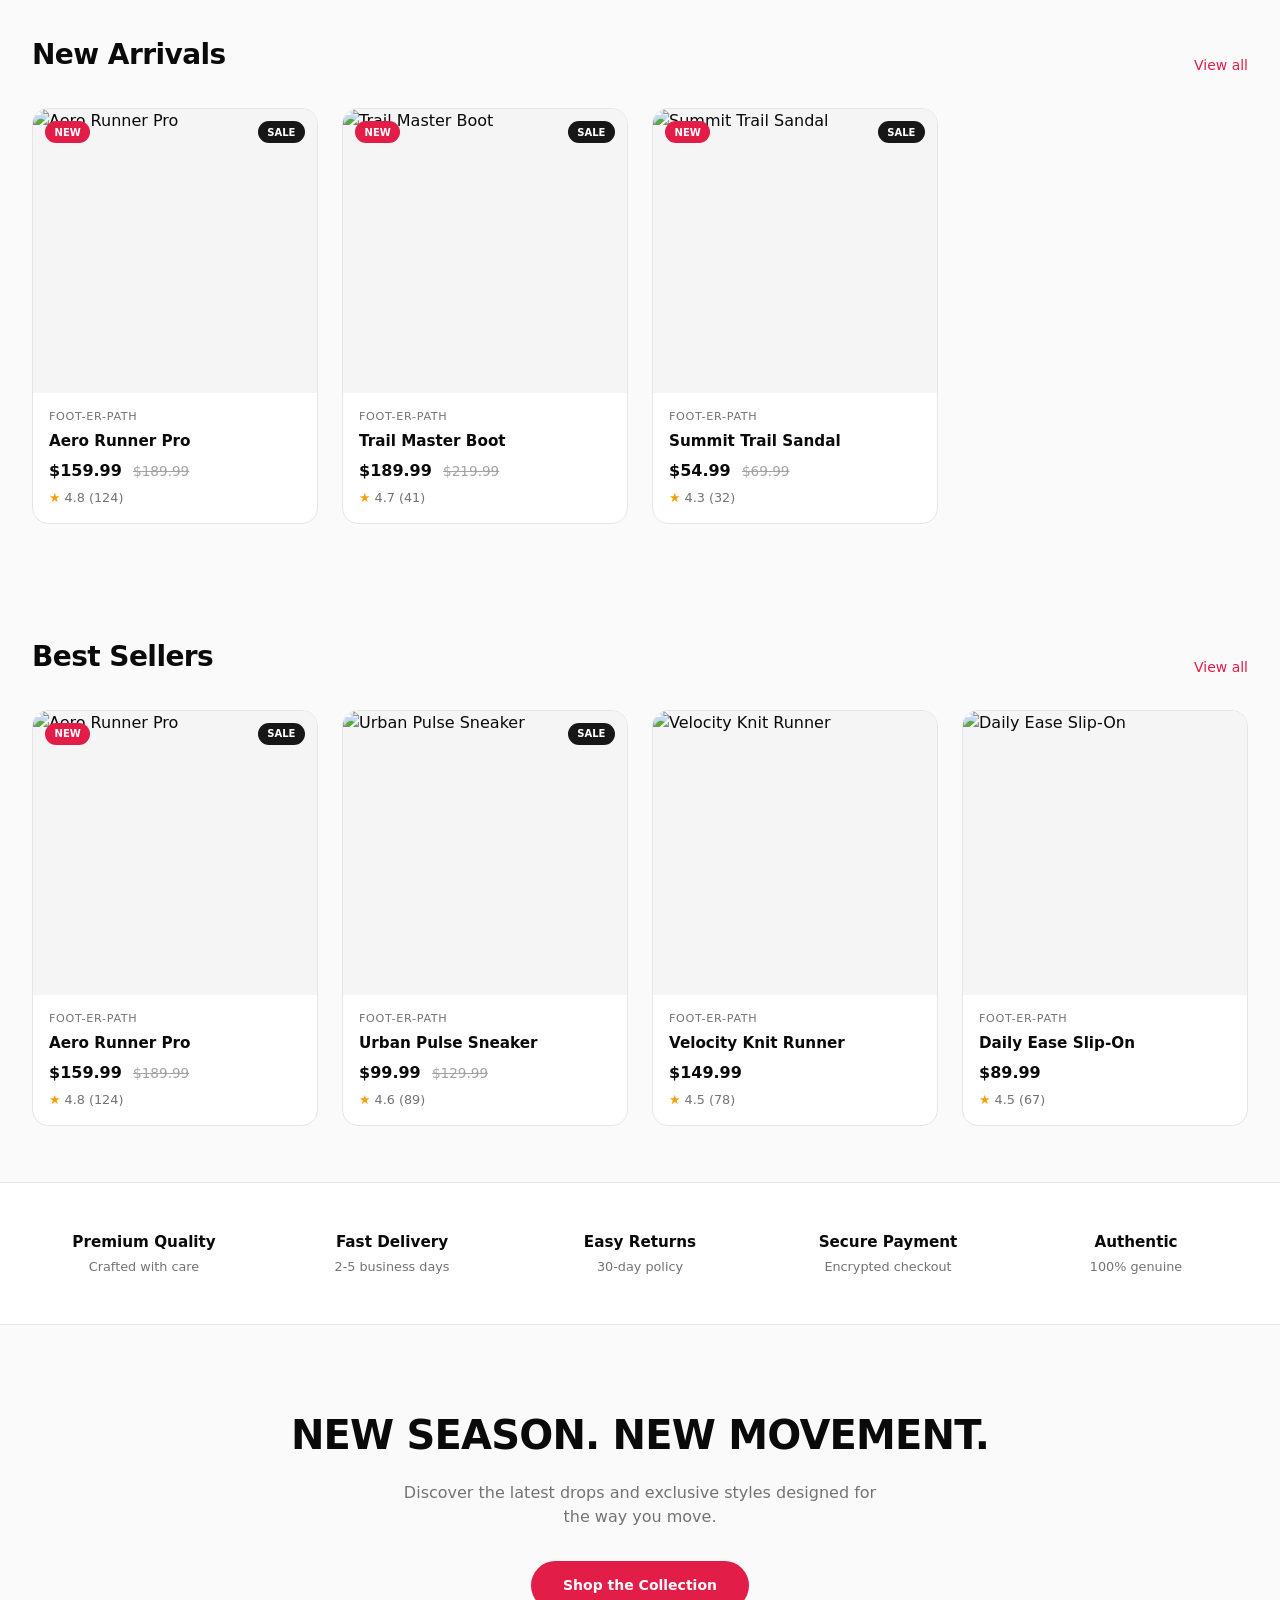
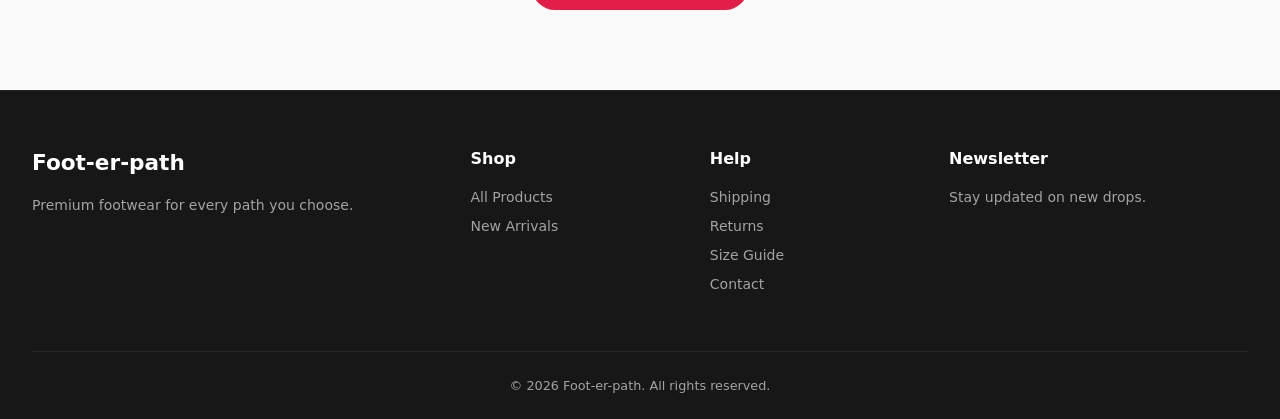
==== commit e07767bf: "Update index.html" ====
--- a/index.html
+++ b/index.html
@@ -17,7 +17,9 @@
         <a href="shop.html?category=Sneakers">Sneakers</a>
         <a href="shop.html?new=1">New Arrivals</a>
       </nav>
-      
+      <div class="nav-actions">
+        <a href="cart.html" class="cart-link">Cart <span class="cart-badge">0</span></a>
+      </div>
     </div>
   </header>
 
